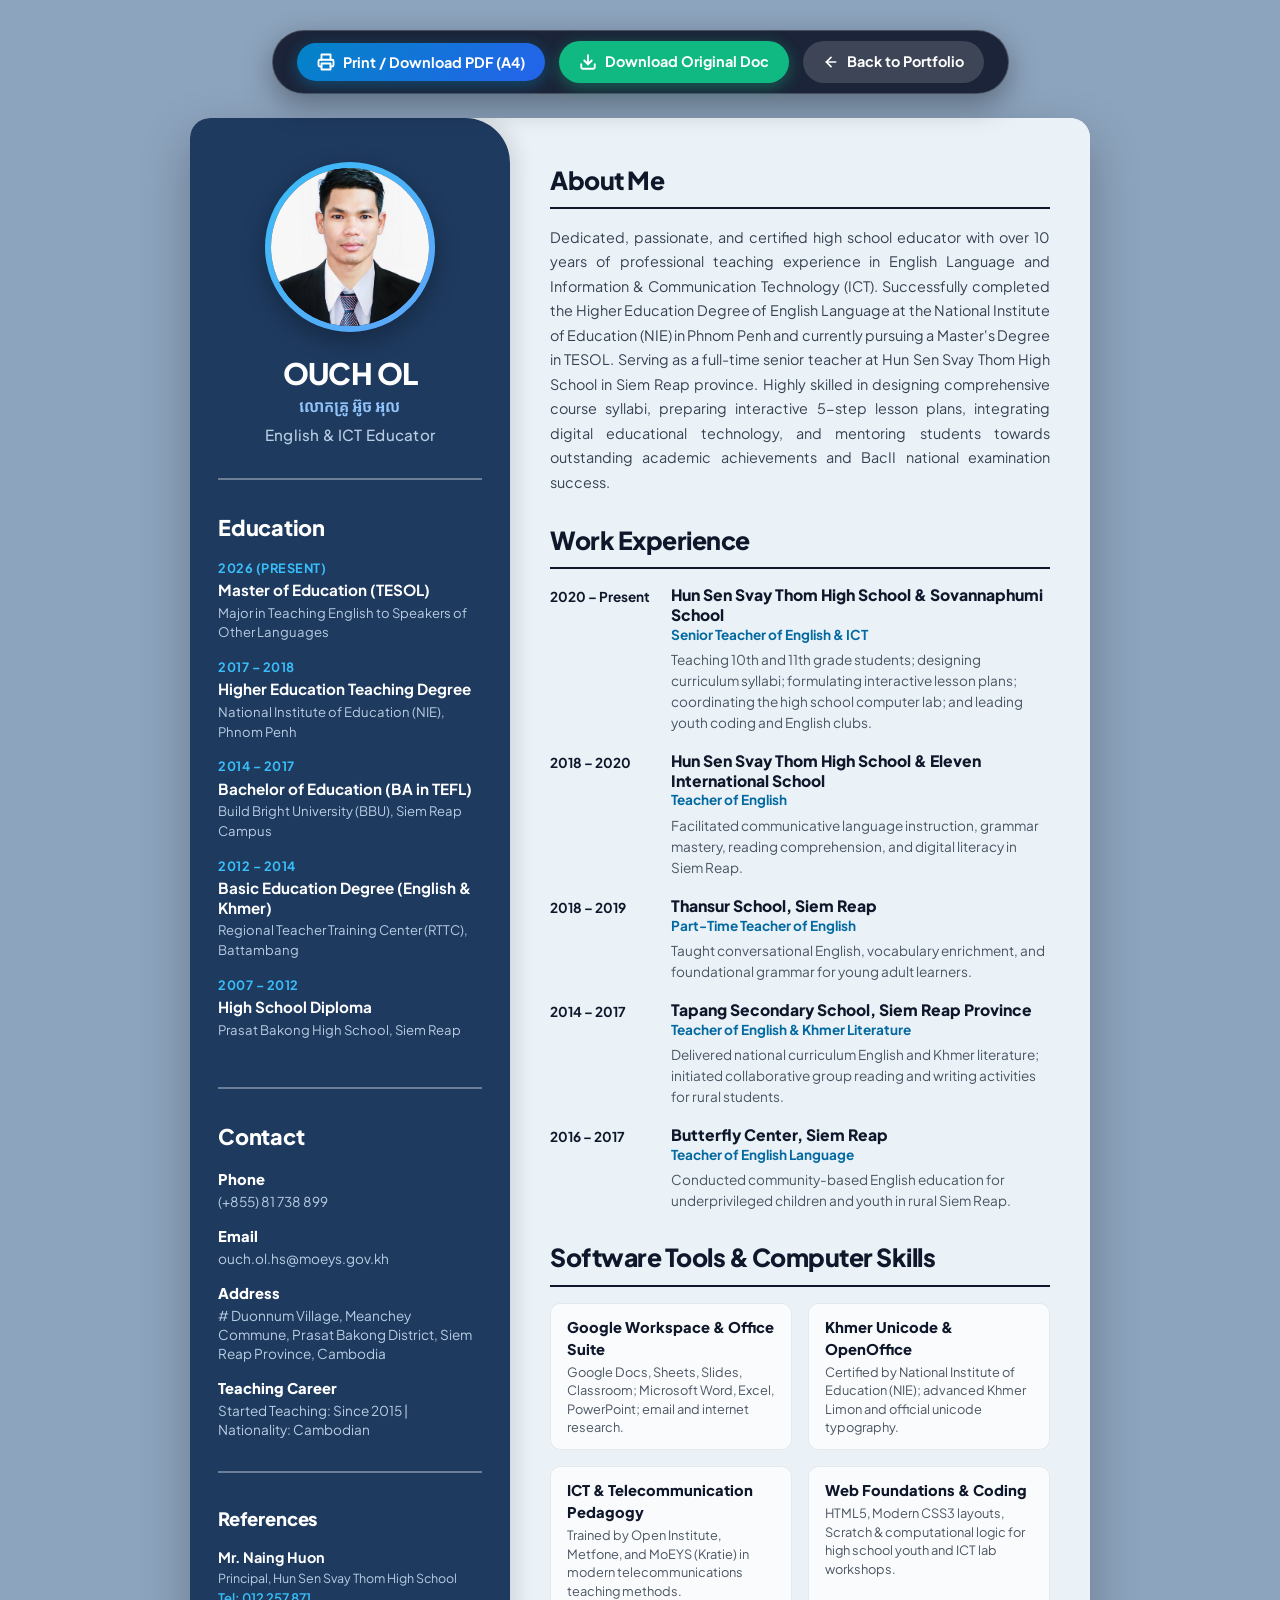
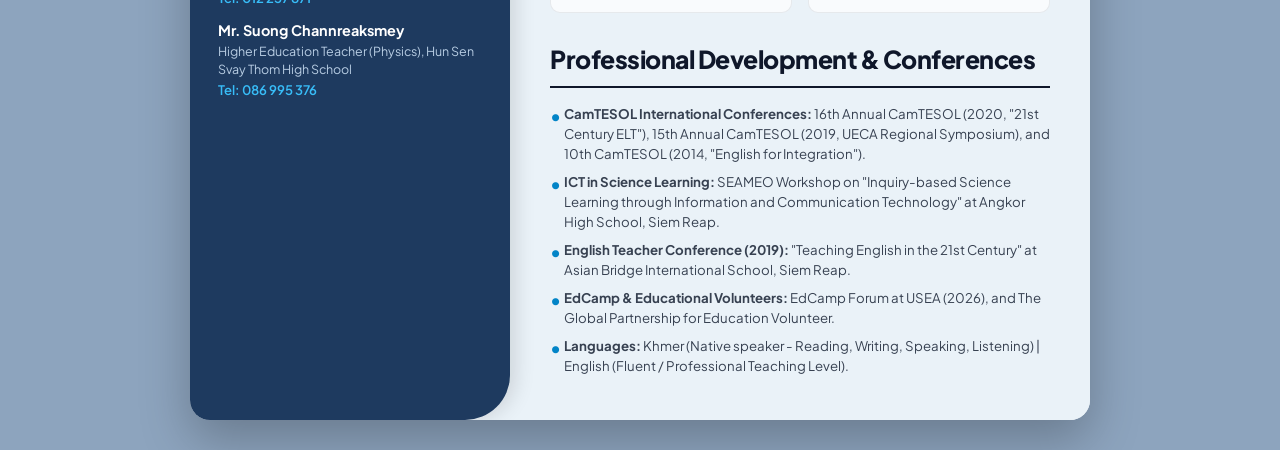
==== cv.html @ 9d8c5031 "Initial commit - Teacher Ouch Ol Portfolio & Learning Hub" ====
<!DOCTYPE html>
<html lang="en">
<head>
  <meta charset="UTF-8">
  <meta name="viewport" content="width=device-width, initial-scale=1.0">
  <title>Curriculum Vitae - Ouch Ol | Teacher of English & ICT</title>
  <meta name="description" content="Professional Curriculum Vitae of Mr. Ouch Ol, Teacher of English & Computer Science at Hun Sen Svay Thom High School, Siem Reap.">
  
  <!-- Favicon -->
  <link rel="icon" type="image/svg+xml" href="data:image/svg+xml,<svg xmlns='http://www.w3.org/2000/svg' viewBox='0 0 24 24' fill='%231e3a5f'><path d='M12 2L2 7l10 5 10-5-10-5zM2 17l10 5 10-5M2 12l10 5 10-5'/></svg>">

  <!-- Google Fonts: Plus Jakarta Sans for crisp modern resume typography & Kantumruy Pro for Khmer -->
  <link rel="preconnect" href="https://fonts.googleapis.com">
  <link rel="preconnect" href="https://fonts.gstatic.com" crossorigin>
  <link href="https://fonts.googleapis.com/css2?family=Kantumruy+Pro:wght@400;500;600;700&family=Plus+Jakarta+Sans:wght@300;400;500;600;700;800&display=swap" rel="stylesheet">

  <style>
    /* ==========================================================================
       CV STYLESHEET (BASED ON CV 2 TEMPLATE DESIGN)
       Optimized for Screen Viewing and High-Quality A4 Printing / PDF Export
       ========================================================================== */
    :root {
      --cv-bg: #dbe8f4;
      --cv-sidebar: #1e3a5f;
      --cv-sidebar-text: #ffffff;
      --cv-sidebar-muted: #b8cde3;
      --cv-main-bg: #eaf2f8;
      --cv-text-primary: #111827;
      --cv-text-secondary: #374151;
      --cv-text-muted: #4b5563;
      --cv-line: #0f172a;
      --cv-font: 'Plus Jakarta Sans', 'Kantumruy Pro', system-ui, sans-serif;
    }

    *, *::before, *::after {
      box-sizing: border-box;
      margin: 0;
      padding: 0;
    }

    body {
      font-family: var(--cv-font);
      background-color: #8da4be;
      color: var(--cv-text-primary);
      line-height: 1.5;
      padding: 30px 15px;
      display: flex;
      flex-direction: column;
      align-items: center;
      min-height: 100vh;
    }

    /* Top Floating Action Bar */
    .action-bar {
      position: sticky;
      top: 15px;
      z-index: 999;
      background: rgba(15, 23, 42, 0.9);
      backdrop-filter: blur(12px);
      -webkit-backdrop-filter: blur(12px);
      border: 1px solid rgba(255, 255, 255, 0.2);
      border-radius: 9999px;
      padding: 10px 24px;
      display: flex;
      align-items: center;
      gap: 14px;
      margin-bottom: 24px;
      box-shadow: 0 10px 30px rgba(0, 0, 0, 0.35);
      flex-wrap: wrap;
      justify-content: center;
    }

    .btn-action {
      display: inline-flex;
      align-items: center;
      gap: 8px;
      padding: 10px 20px;
      border-radius: 9999px;
      font-family: var(--cv-font);
      font-weight: 700;
      font-size: 0.9rem;
      cursor: pointer;
      text-decoration: none;
      transition: all 0.2s ease;
      border: none;
      outline: none;
      white-space: nowrap;
    }

    .btn-print {
      background: linear-gradient(135deg, #0284c7 0%, #2563eb 100%);
      color: #ffffff;
      box-shadow: 0 4px 15px rgba(2, 132, 199, 0.4);
    }
    .btn-print:hover {
      transform: translateY(-2px);
      box-shadow: 0 6px 20px rgba(2, 132, 199, 0.6);
    }

    .btn-download-doc {
      background: #10b981;
      color: #ffffff;
      box-shadow: 0 4px 15px rgba(16, 185, 129, 0.4);
    }
    .btn-download-doc:hover {
      transform: translateY(-2px);
      background: #059669;
    }

    .btn-back {
      background: rgba(255, 255, 255, 0.15);
      color: #ffffff;
    }
    .btn-back:hover {
      background: rgba(255, 255, 255, 0.25);
      transform: translateY(-2px);
    }

    /* Main Resume Sheet (Matches CV 2 aspect & dimensions) */
    .resume-sheet {
      width: 100%;
      max-width: 900px;
      min-height: 1200px;
      background-color: var(--cv-main-bg);
      border-radius: 20px;
      box-shadow: 0 20px 50px rgba(0, 0, 0, 0.25);
      display: grid;
      grid-template-columns: 320px 1fr;
      overflow: hidden;
      position: relative;
    }

    /* Left Sidebar */
    .sidebar {
      background-color: var(--cv-sidebar);
      color: var(--cv-sidebar-text);
      padding: 44px 28px;
      display: flex;
      flex-direction: column;
      gap: 28px;
      border-radius: 0 45px 45px 0;
      position: relative;
      z-index: 2;
      box-shadow: 6px 0 20px rgba(0, 0, 0, 0.12);
    }

    /* Profile Avatar Box */
    .profile-box {
      text-align: center;
      display: flex;
      flex-direction: column;
      align-items: center;
    }

    .avatar-ring {
      width: 170px;
      height: 170px;
      border-radius: 50%;
      padding: 6px;
      background: linear-gradient(135deg, #38bdf8, #60a5fa);
      box-shadow: 0 8px 25px rgba(0, 0, 0, 0.3);
      margin-bottom: 20px;
    }

    .avatar-img {
      width: 100%;
      height: 100%;
      border-radius: 50%;
      object-fit: cover;
      object-position: center 20%;
      background: #0f172a;
      display: block;
    }

    .name-title-wrap {
      margin-top: 4px;
    }

    .candidate-name {
      font-size: 1.85rem;
      font-weight: 800;
      letter-spacing: -0.02em;
      color: #ffffff;
      line-height: 1.15;
    }

    .candidate-khmer-name {
      font-size: 1rem;
      font-weight: 600;
      color: #93c5fd;
      margin-top: 4px;
    }

    .candidate-title {
      font-size: 0.95rem;
      font-weight: 500;
      color: var(--cv-sidebar-muted);
      margin-top: 6px;
      letter-spacing: 0.02em;
    }

    .sidebar-divider {
      width: 100%;
      height: 2px;
      background: rgba(255, 255, 255, 0.35);
      margin: 4px 0;
    }

    /* Sidebar Section Headings */
    .sidebar-heading {
      font-size: 1.35rem;
      font-weight: 800;
      color: #ffffff;
      letter-spacing: -0.01em;
      margin-bottom: 14px;
      text-transform: capitalize;
    }

    /* Education Item */
    .edu-item {
      margin-bottom: 16px;
    }

    .edu-year {
      font-size: 0.8rem;
      font-weight: 700;
      color: #38bdf8;
      text-transform: uppercase;
      letter-spacing: 0.04em;
    }

    .edu-degree {
      font-size: 0.95rem;
      font-weight: 700;
      color: #ffffff;
      line-height: 1.3;
      margin-top: 2px;
    }

    .edu-school {
      font-size: 0.82rem;
      color: var(--cv-sidebar-muted);
      margin-top: 3px;
    }

    /* Contact Block */
    .contact-block {
      display: flex;
      flex-direction: column;
      gap: 14px;
    }

    .contact-item-group {
      display: flex;
      flex-direction: column;
    }

    .contact-label {
      font-size: 0.92rem;
      font-weight: 800;
      color: #ffffff;
      margin-bottom: 2px;
    }

    .contact-val {
      font-size: 0.85rem;
      color: var(--cv-sidebar-muted);
      word-break: break-word;
      line-height: 1.4;
      text-decoration: none;
    }
    a.contact-val:hover {
      color: #38bdf8;
    }

    /* References in Sidebar */
    .ref-item {
      margin-bottom: 12px;
    }
    .ref-name {
      font-size: 0.9rem;
      font-weight: 700;
      color: #ffffff;
    }
    .ref-role {
      font-size: 0.78rem;
      color: var(--cv-sidebar-muted);
    }
    .ref-phone {
      font-size: 0.82rem;
      color: #38bdf8;
      font-weight: 600;
      margin-top: 1px;
    }

    /* ==========================================================================
       Right Content Column
       ========================================================================== */
    .main-content {
      padding: 44px 40px;
      display: flex;
      flex-direction: column;
      gap: 28px;
      background-color: var(--cv-main-bg);
    }

    .content-section {
      display: flex;
      flex-direction: column;
    }

    .section-title-line {
      font-size: 1.55rem;
      font-weight: 800;
      color: #0f172a;
      letter-spacing: -0.02em;
      padding-bottom: 8px;
      border-bottom: 2.5px solid var(--cv-line);
      margin-bottom: 16px;
      text-transform: capitalize;
    }

    .about-text {
      font-size: 0.9rem;
      line-height: 1.7;
      color: var(--cv-text-secondary);
      text-align: justify;
    }

    /* Work Experience Layout (Date on Left | Content on Right) */
    .exp-list {
      display: flex;
      flex-direction: column;
      gap: 18px;
    }

    .exp-item {
      display: grid;
      grid-template-columns: 105px 1fr;
      gap: 16px;
      align-items: flex-start;
    }

    .exp-date {
      font-size: 0.85rem;
      font-weight: 700;
      color: #0f172a;
      padding-top: 2px;
      white-space: nowrap;
    }

    .exp-details {
      display: flex;
      flex-direction: column;
    }

    .exp-workplace {
      font-size: 0.98rem;
      font-weight: 800;
      color: #0f172a;
      line-height: 1.25;
    }

    .exp-position {
      font-size: 0.85rem;
      font-weight: 700;
      color: #0369a1;
      margin-bottom: 4px;
    }

    .exp-desc {
      font-size: 0.85rem;
      color: var(--cv-text-muted);
      line-height: 1.55;
    }

    /* Software Tools & Skills List */
    .tools-grid {
      display: grid;
      grid-template-columns: 1fr 1fr;
      gap: 16px;
    }

    .tool-box {
      background: rgba(255, 255, 255, 0.7);
      padding: 12px 16px;
      border-radius: 10px;
      border: 1px solid rgba(15, 23, 42, 0.08);
    }

    .tool-name {
      font-size: 0.92rem;
      font-weight: 800;
      color: #0f172a;
      margin-bottom: 3px;
    }

    .tool-desc {
      font-size: 0.8rem;
      color: var(--cv-text-muted);
      line-height: 1.45;
    }

    /* Languages & Training */
    .training-list {
      display: flex;
      flex-direction: column;
      gap: 8px;
    }

    .training-item {
      font-size: 0.83rem;
      color: var(--cv-text-secondary);
      line-height: 1.5;
      padding-left: 14px;
      position: relative;
    }

    .training-item::before {
      content: '•';
      position: absolute;
      left: 0;
      color: #0284c7;
      font-weight: 800;
      font-size: 1rem;
    }

    /* ==========================================================================
       PRINT MEDIA QUERY (PIXEL-PERFECT A4 PRINTING & PDF EXPORT)
       ========================================================================== */
    @media print {
      @page {
        size: A4 portrait;
        margin: 0;
      }

      body {
        background: #ffffff !important;
        padding: 0 !important;
        margin: 0 !important;
      }

      .action-bar {
        display: none !important;
      }

      .resume-sheet {
        max-width: 100% !important;
        width: 100% !important;
        min-height: 100vh !important;
        border-radius: 0 !important;
        box-shadow: none !important;
        -webkit-print-color-adjust: exact !important;
        print-color-adjust: exact !important;
      }

      .sidebar {
        border-radius: 0 35px 35px 0 !important;
        -webkit-print-color-adjust: exact !important;
        print-color-adjust: exact !important;
      }

      .avatar-ring {
        -webkit-print-color-adjust: exact !important;
        print-color-adjust: exact !important;
      }

      .tool-box {
        background: #ffffff !important;
        -webkit-print-color-adjust: exact !important;
        print-color-adjust: exact !important;
      }
    }

    /* Responsive for small mobile view */
    @media screen and (max-width: 768px) {
      .resume-sheet {
        grid-template-columns: 1fr;
      }
      .sidebar {
        border-radius: 0 0 30px 30px;
        padding: 30px 20px;
      }
      .main-content {
        padding: 30px 20px;
      }
      .tools-grid {
        grid-template-columns: 1fr;
      }
      .exp-item {
        grid-template-columns: 1fr;
        gap: 4px;
      }
    }
  </style>
</head>
<body>

  <!-- ==========================================================================
       TOP ACTION TOOLBAR (FOR DOWNLOAD & PRINT)
       ========================================================================== -->
  <div class="action-bar">
    <button class="btn-action btn-print" onclick="window.print()" title="Print or Save as PDF">
      <svg width="18" height="18" viewBox="0 0 24 24" fill="none" stroke="currentColor" stroke-width="2.5" stroke-linecap="round" stroke-linejoin="round">
        <polyline points="6 9 6 2 18 2 18 9"></polyline>
        <path d="M6 18H4a2 2 0 0 1-2-2v-5a2 2 0 0 1 2-2h16a2 2 0 0 1 2 2v5a2 2 0 0 1-2 2h-2"></path>
        <rect x="6" y="14" width="12" height="8"></rect>
      </svg>
      <span>Print / Download PDF (A4)</span>
    </button>

    <a href="doc/Mr OL CV.docx.pdf" download="Mr_OL_CV_Original.pdf" class="btn-action btn-download-doc" title="Download original document file">
      <svg width="18" height="18" viewBox="0 0 24 24" fill="none" stroke="currentColor" stroke-width="2.5" stroke-linecap="round" stroke-linejoin="round">
        <path d="M21 15v4a2 2 0 0 1-2 2H5a2 2 0 0 1-2-2v-4"></path>
        <polyline points="7 10 12 15 17 10"></polyline>
        <line x1="12" y1="15" x2="12" y2="3"></line>
      </svg>
      <span>Download Original Doc</span>
    </a>

    <a href="index.html" class="btn-action btn-back">
      <svg width="16" height="16" viewBox="0 0 24 24" fill="none" stroke="currentColor" stroke-width="2.5" stroke-linecap="round" stroke-linejoin="round">
        <line x1="19" y1="12" x2="5" y2="12"></line>
        <polyline points="12 19 5 12 12 5"></polyline>
      </svg>
      <span>Back to Portfolio</span>
    </a>
  </div>

  <!-- ==========================================================================
       RESUME SHEET (DESIGNED EXACTLY LIKE CV 2)
       ========================================================================== -->
  <main class="resume-sheet">

    <!-- ==================== LEFT COLUMN (NAVY PILLAR) ==================== -->
    <aside class="sidebar">

      <!-- Profile Avatar & Name -->
      <div class="profile-box">
        <div class="avatar-ring">
          <img src="image/Mr. OL.jpg" alt="Mr. Ouch Ol" class="avatar-img" onerror="this.src='assets/images/mr_ol.jpg'">
        </div>
        <div class="name-title-wrap">
          <h1 class="candidate-name">OUCH OL</h1>
          <div class="candidate-khmer-name">លោកគ្រូ អ៊ូច អុល</div>
          <div class="candidate-title">English & ICT Educator</div>
        </div>
      </div>

      <div class="sidebar-divider"></div>

      <!-- Education Section -->
      <section>
        <h2 class="sidebar-heading">Education</h2>

        <div class="edu-item">
          <div class="edu-year">2026 (Present)</div>
          <div class="edu-degree">Master of Education (TESOL)</div>
          <div class="edu-school">Major in Teaching English to Speakers of Other Languages</div>
        </div>

        <div class="edu-item">
          <div class="edu-year">2017 – 2018</div>
          <div class="edu-degree">Higher Education Teaching Degree</div>
          <div class="edu-school">National Institute of Education (NIE), Phnom Penh</div>
        </div>

        <div class="edu-item">
          <div class="edu-year">2014 – 2017</div>
          <div class="edu-degree">Bachelor of Education (BA in TEFL)</div>
          <div class="edu-school">Build Bright University (BBU), Siem Reap Campus</div>
        </div>

        <div class="edu-item">
          <div class="edu-year">2012 – 2014</div>
          <div class="edu-degree">Basic Education Degree (English & Khmer)</div>
          <div class="edu-school">Regional Teacher Training Center (RTTC), Battambang</div>
        </div>

        <div class="edu-item">
          <div class="edu-year">2007 – 2012</div>
          <div class="edu-degree">High School Diploma</div>
          <div class="edu-school">Prasat Bakong High School, Siem Reap</div>
        </div>
      </section>

      <div class="sidebar-divider"></div>

      <!-- Contact Section -->
      <section>
        <h2 class="sidebar-heading">Contact</h2>

        <div class="contact-block">
          <div class="contact-item-group">
            <span class="contact-label">Phone</span>
            <a href="tel:+85581738899" class="contact-val">(+855) 81 738 899</a>
          </div>

          <div class="contact-item-group">
            <span class="contact-label">Email</span>
            <a href="mailto:ouch.ol.hs@moeys.gov.kh" class="contact-val">ouch.ol.hs@moeys.gov.kh</a>
          </div>

          <div class="contact-item-group">
            <span class="contact-label">Address</span>
            <span class="contact-val"># Duonnum Village, Meanchey Commune, Prasat Bakong District, Siem Reap Province, Cambodia</span>
          </div>

          <div class="contact-item-group">
            <span class="contact-label">Teaching Career</span>
            <span class="contact-val">Started Teaching: Since 2015 | Nationality: Cambodian</span>
          </div>
        </div>
      </section>

      <div class="sidebar-divider"></div>

      <!-- References Section -->
      <section>
        <h2 class="sidebar-heading" style="font-size: 1.15rem;">References</h2>

        <div class="ref-item">
          <div class="ref-name">Mr. Naing Huon</div>
          <div class="ref-role">Principal, Hun Sen Svay Thom High School</div>
          <div class="ref-phone">Tel: 012 257 871</div>
        </div>

        <div class="ref-item">
          <div class="ref-name">Mr. Suong Channreaksmey</div>
          <div class="ref-role">Higher Education Teacher (Physics), Hun Sen Svay Thom High School</div>
          <div class="ref-phone">Tel: 086 995 376</div>
        </div>
      </section>

    </aside>

    <!-- ==================== RIGHT COLUMN (LIGHT BLUE CANVAS) ==================== -->
    <section class="main-content">

      <!-- About Me Section -->
      <div class="content-section">
        <h2 class="section-title-line">About Me</h2>
        <p class="about-text">
          Dedicated, passionate, and certified high school educator with over 10 years of professional teaching experience in English Language and Information & Communication Technology (ICT). Successfully completed the Higher Education Degree of English Language at the National Institute of Education (NIE) in Phnom Penh and currently pursuing a Master's Degree in TESOL. Serving as a full-time senior teacher at Hun Sen Svay Thom High School in Siem Reap province. Highly skilled in designing comprehensive course syllabi, preparing interactive 5-step lesson plans, integrating digital educational technology, and mentoring students towards outstanding academic achievements and BacII national examination success.
        </p>
      </div>

      <!-- Work Experience Section -->
      <div class="content-section">
        <h2 class="section-title-line">Work Experience</h2>

        <div class="exp-list">

          <!-- Job 1 -->
          <div class="exp-item">
            <div class="exp-date">2020 – Present</div>
            <div class="exp-details">
              <div class="exp-workplace">Hun Sen Svay Thom High School & Sovannaphumi School</div>
              <div class="exp-position">Senior Teacher of English & ICT</div>
              <div class="exp-desc">
                Teaching 10th and 11th grade students; designing curriculum syllabi; formulating interactive lesson plans; coordinating the high school computer lab; and leading youth coding and English clubs.
              </div>
            </div>
          </div>

          <!-- Job 2 -->
          <div class="exp-item">
            <div class="exp-date">2018 – 2020</div>
            <div class="exp-details">
              <div class="exp-workplace">Hun Sen Svay Thom High School & Eleven International School</div>
              <div class="exp-position">Teacher of English</div>
              <div class="exp-desc">
                Facilitated communicative language instruction, grammar mastery, reading comprehension, and digital literacy in Siem Reap.
              </div>
            </div>
          </div>

          <!-- Job 3 -->
          <div class="exp-item">
            <div class="exp-date">2018 – 2019</div>
            <div class="exp-details">
              <div class="exp-workplace">Thansur School, Siem Reap</div>
              <div class="exp-position">Part-Time Teacher of English</div>
              <div class="exp-desc">
                Taught conversational English, vocabulary enrichment, and foundational grammar for young adult learners.
              </div>
            </div>
          </div>

          <!-- Job 4 -->
          <div class="exp-item">
            <div class="exp-date">2014 – 2017</div>
            <div class="exp-details">
              <div class="exp-workplace">Tapang Secondary School, Siem Reap Province</div>
              <div class="exp-position">Teacher of English & Khmer Literature</div>
              <div class="exp-desc">
                Delivered national curriculum English and Khmer literature; initiated collaborative group reading and writing activities for rural students.
              </div>
            </div>
          </div>

          <!-- Job 5 -->
          <div class="exp-item">
            <div class="exp-date">2016 – 2017</div>
            <div class="exp-details">
              <div class="exp-workplace">Butterfly Center, Siem Reap</div>
              <div class="exp-position">Teacher of English Language</div>
              <div class="exp-desc">
                Conducted community-based English education for underprivileged children and youth in rural Siem Reap.
              </div>
            </div>
          </div>

        </div>
      </div>

      <!-- Software Tools & Computer Skills -->
      <div class="content-section">
        <h2 class="section-title-line">Software Tools & Computer Skills</h2>

        <div class="tools-grid">
          <div class="tool-box">
            <div class="tool-name">Google Workspace & Office Suite</div>
            <div class="tool-desc">
              Google Docs, Sheets, Slides, Classroom; Microsoft Word, Excel, PowerPoint; email and internet research.
            </div>
          </div>

          <div class="tool-box">
            <div class="tool-name">Khmer Unicode & OpenOffice</div>
            <div class="tool-desc">
              Certified by National Institute of Education (NIE); advanced Khmer Limon and official unicode typography.
            </div>
          </div>

          <div class="tool-box">
            <div class="tool-name">ICT & Telecommunication Pedagogy</div>
            <div class="tool-desc">
              Trained by Open Institute, Metfone, and MoEYS (Kratie) in modern telecommunications teaching methods.
            </div>
          </div>

          <div class="tool-box">
            <div class="tool-name">Web Foundations & Coding</div>
            <div class="tool-desc">
              HTML5, Modern CSS3 layouts, Scratch & computational logic for high school youth and ICT lab workshops.
            </div>
          </div>
        </div>
      </div>

      <!-- Training Courses & Professional Development -->
      <div class="content-section">
        <h2 class="section-title-line">Professional Development & Conferences</h2>

        <div class="training-list">
          <div class="training-item">
            <strong>CamTESOL International Conferences:</strong> 16th Annual CamTESOL (2020, "21st Century ELT"), 15th Annual CamTESOL (2019, UECA Regional Symposium), and 10th CamTESOL (2014, "English for Integration").
          </div>
          <div class="training-item">
            <strong>ICT in Science Learning:</strong> SEAMEO Workshop on "Inquiry-based Science Learning through Information and Communication Technology" at Angkor High School, Siem Reap.
          </div>
          <div class="training-item">
            <strong>English Teacher Conference (2019):</strong> "Teaching English in the 21st Century" at Asian Bridge International School, Siem Reap.
          </div>
          <div class="training-item">
            <strong>EdCamp & Educational Volunteers:</strong> EdCamp Forum at USEA (2026), and The Global Partnership for Education Volunteer.
          </div>
          <div class="training-item">
            <strong>Languages:</strong> Khmer (Native speaker - Reading, Writing, Speaking, Listening) | English (Fluent / Professional Teaching Level).
          </div>
        </div>
      </div>

    </section>

  </main>

</body>
</html>
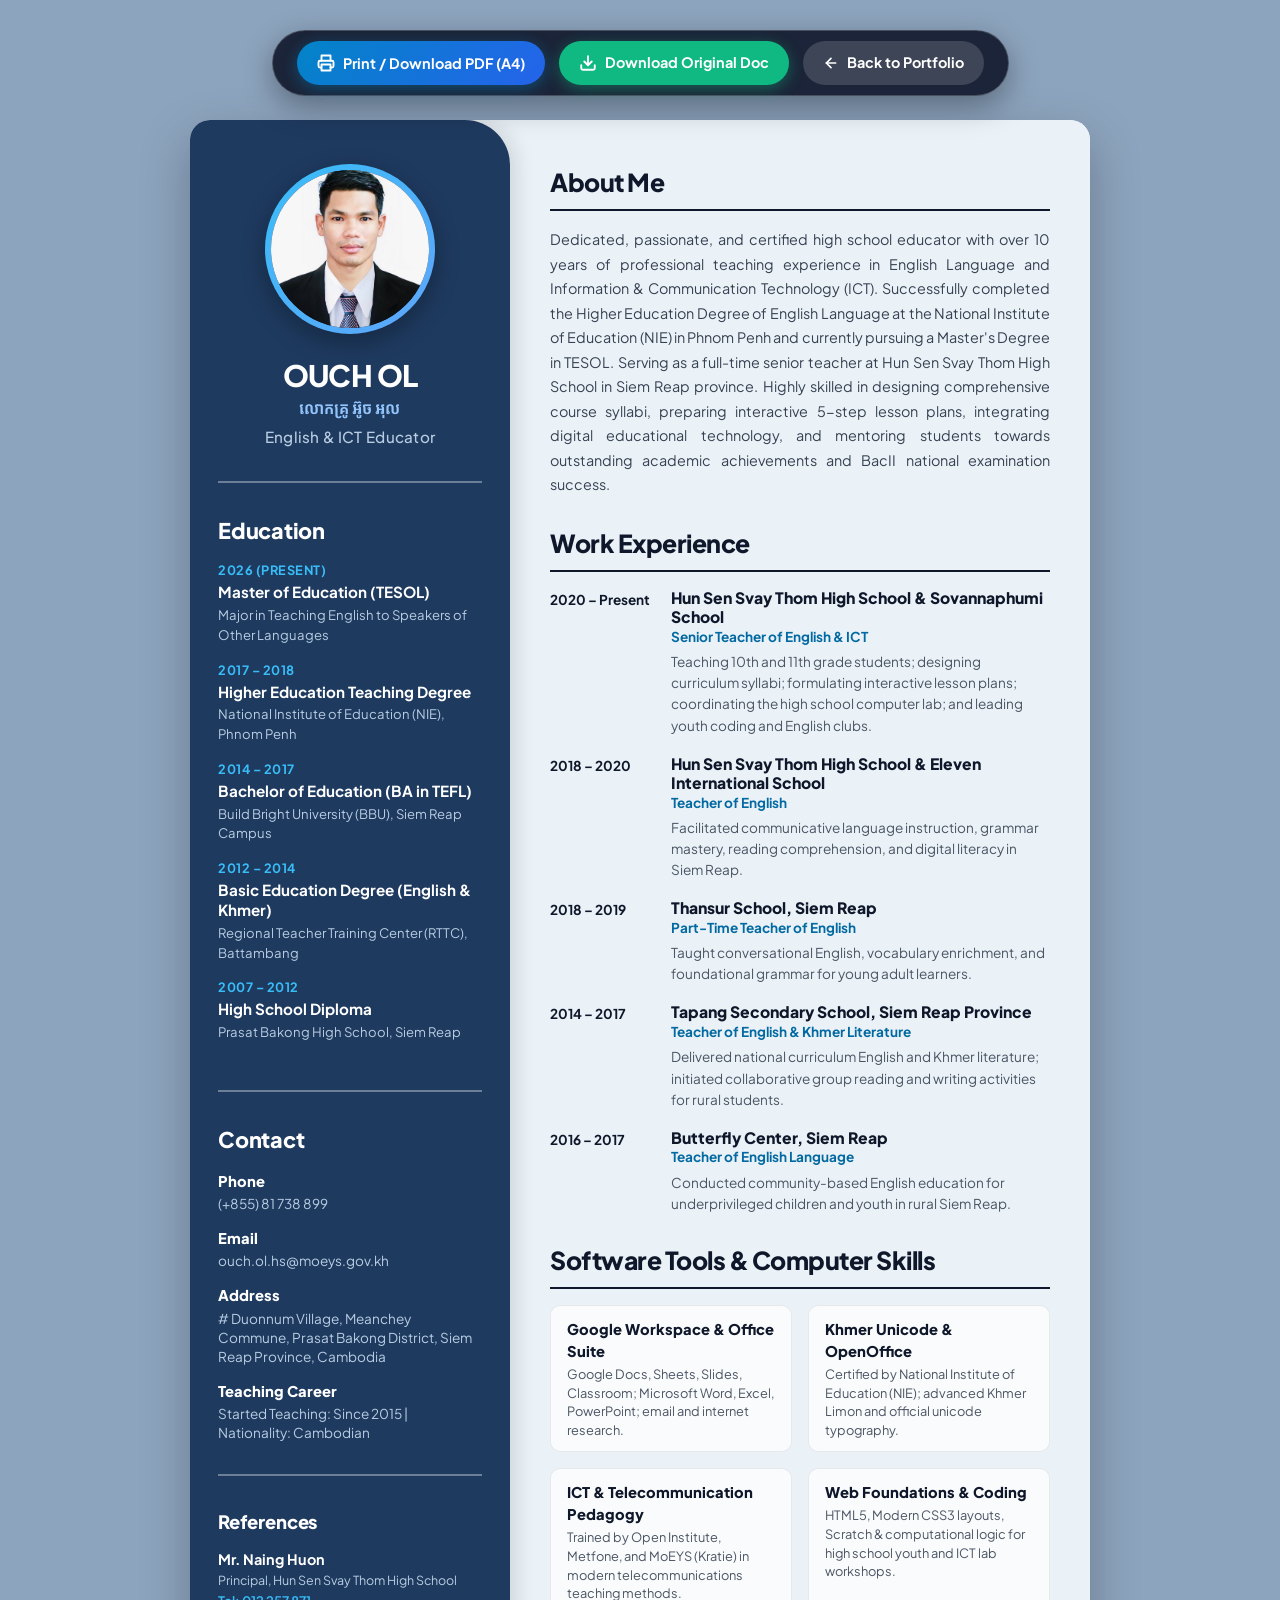
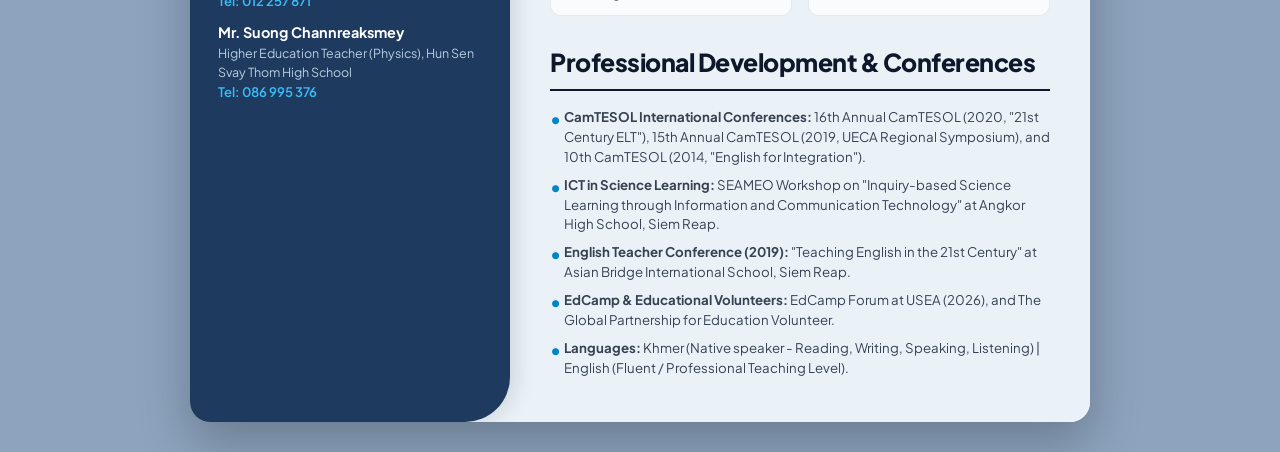
==== commit 7172812d: "feat(mobile): overhaul mobile-first navigation drawer, touch accordions, anti-zoom system and off-ca" ====
--- a/cv.html
+++ b/cv.html
@@ -2,7 +2,7 @@
 <html lang="en">
 <head>
   <meta charset="UTF-8">
-  <meta name="viewport" content="width=device-width, initial-scale=1.0">
+  <meta name="viewport" content="width=device-width, initial-scale=1, viewport-fit=cover">
   <title>Curriculum Vitae - Ouch Ol | Teacher of English & ICT</title>
   <meta name="description" content="Professional Curriculum Vitae of Mr. Ouch Ol, Teacher of English & Computer Science at Hun Sen Svay Thom High School, Siem Reap.">
   
@@ -75,6 +75,7 @@
       align-items: center;
       gap: 8px;
       padding: 10px 20px;
+      min-height: 44px;
       border-radius: 9999px;
       font-family: var(--cv-font);
       font-weight: 700;
@@ -85,6 +86,7 @@
       border: none;
       outline: none;
       white-space: nowrap;
+      touch-action: manipulation;
     }
 
     .btn-print {
@@ -474,22 +476,76 @@
 
     /* Responsive for small mobile view */
     @media screen and (max-width: 768px) {
+      body {
+        padding: 12px 10px !important;
+      }
+      .action-bar {
+        position: sticky;
+        top: 8px;
+        width: 100%;
+        max-width: 100%;
+        padding: 8px 10px;
+        gap: 8px;
+        border-radius: 16px;
+        margin-bottom: 16px;
+      }
+      .btn-action {
+        padding: 8px 12px;
+        font-size: 0.82rem;
+        min-height: 44px;
+        flex: 1 1 130px;
+        justify-content: center;
+        white-space: normal;
+        text-align: center;
+      }
       .resume-sheet {
         grid-template-columns: 1fr;
+        min-height: auto;
+        border-radius: 16px;
+        box-shadow: 0 10px 30px rgba(0, 0, 0, 0.2);
+        width: 100%;
       }
       .sidebar {
-        border-radius: 0 0 30px 30px;
-        padding: 30px 20px;
+        border-radius: 16px 16px 0 0;
+        padding: 28px 18px;
+        gap: 20px;
+      }
+      .avatar-ring {
+        width: 130px;
+        height: 130px;
+        margin-bottom: 12px;
+      }
+      .candidate-name {
+        font-size: 1.6rem;
       }
       .main-content {
-        padding: 30px 20px;
+        padding: 24px 16px;
       }
       .tools-grid {
         grid-template-columns: 1fr;
+        gap: 8px;
       }
       .exp-item {
         grid-template-columns: 1fr;
         gap: 4px;
+      }
+      .timeline-date {
+        margin-bottom: 2px;
+      }
+    }
+
+    @media screen and (max-width: 400px) {
+      .action-bar {
+        padding: 6px 8px;
+        gap: 6px;
+      }
+      .btn-action {
+        font-size: 0.76rem;
+        padding: 6px 8px;
+        flex: 1 1 100%;
+      }
+      .sidebar, .main-content {
+        padding: 20px 12px;
       }
     }
   </style>
@@ -538,7 +594,7 @@
       <!-- Profile Avatar & Name -->
       <div class="profile-box">
         <div class="avatar-ring">
-          <img src="image/Mr. OL.jpg" alt="Mr. Ouch Ol" class="avatar-img" onerror="this.src='assets/images/mr_ol.jpg'">
+          <img src="image/Mr._OL.jpg" alt="Mr. Ouch Ol" class="avatar-img" onerror="this.src='assets/images/mr_ol.jpg'">
         </div>
         <div class="name-title-wrap">
           <h1 class="candidate-name">OUCH OL</h1>
